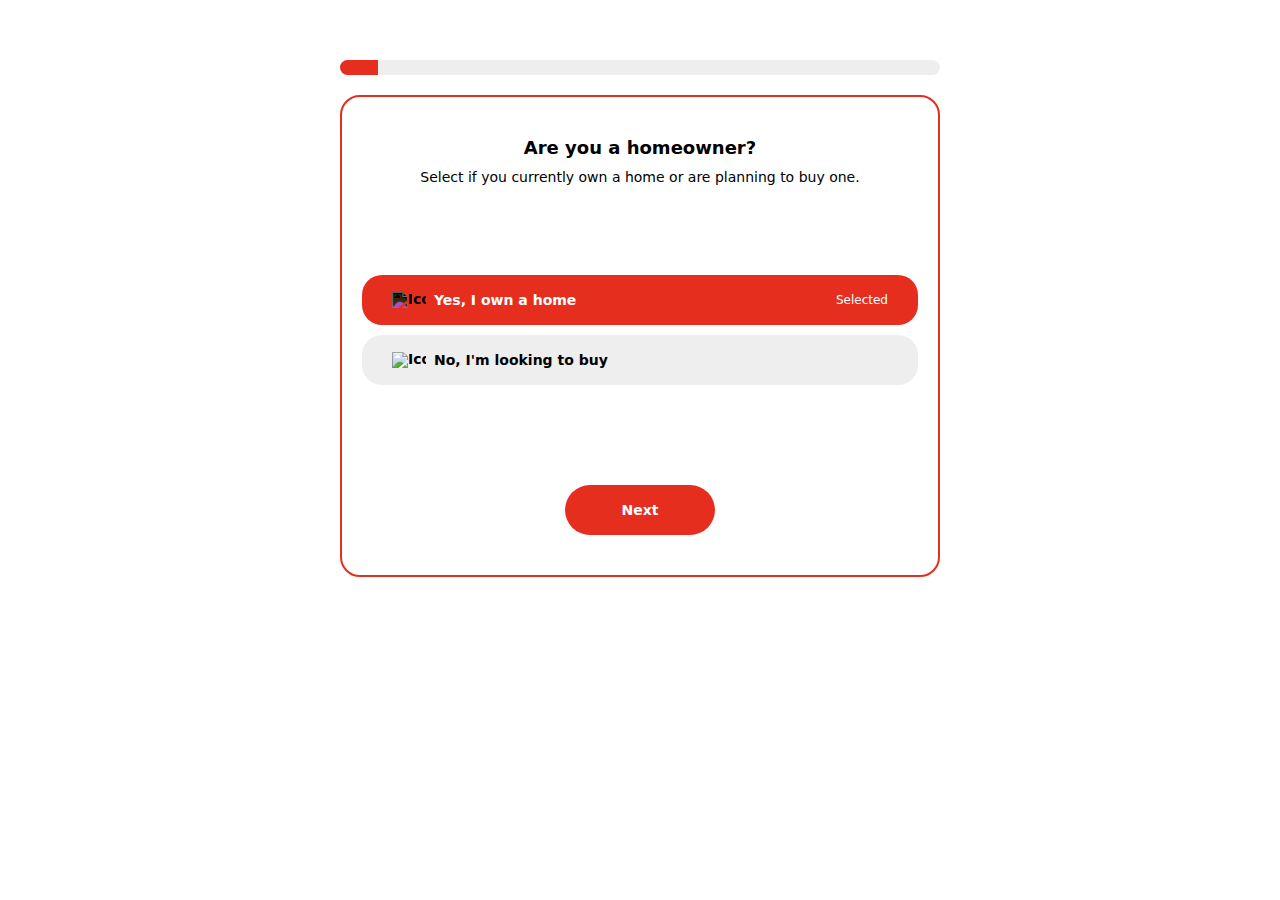
==== v2.html @ 73ffa124 "add new flow and versions" ====
<!DOCTYPE html>
<html lang="en">
<head>
    <meta charset="UTF-8">
    <meta name="viewport" content="width=device-width, initial-scale=1.0">
    <title>Form</title>
    <link rel="stylesheet" href="v2.css">
    <script type="text/javascript" src="https://kit.fontawesome.com/4c9962e02c.js" crossorigin="anonymous"></script>
</head>
<body>
    <form id="form" class="form" action="POST" onsubmit="return false;">
        <div class="progress">
            <div class="bar" id="bar"></div>
        </div>
        <div class="wrapper">
            <div class="question">
                <h3>Are you a homeowner?</h3>
                <p>Select if you currently own a home or are planning to buy one.</p>
                <div class="options">
                    <button type="button" data-value="Yes" class="selected">
                        <img src="https://ratetext9.com/wp-content/uploads/2024/11/icon-yes.png" alt="Icon">
                        Yes, I own a home
                    </button>
                    <button type="button" data-value="No">
                        <img src="https://ratetext9.com/wp-content/uploads/2024/11/icon-no.png" alt="Icon">
                        No, I'm looking to buy
                    </button>
                    <input type="hidden" name="homeowner" value="Yes">
                </div>
            </div>
            <div class="question">
                <h3>Property Type</h3>
                <p>Select the type of your property</p>
                <div class="options">
                    <button type="button" data-value="Single Family" class="selected">
                        <img src="https://ratetext9.com/wp-content/uploads/2024/11/icon-single.png" alt="Icon">
                        Single Family
                    </button>
                    <button type="button" data-value="Multi-Family">
                        <img src="https://ratetext9.com/wp-content/uploads/2024/11/icon-multi.png" alt="Icon">
                        Multi-Family
                    </button>
                    <button type="button" data-value="Condominium">
                        <img src="https://ratetext9.com/wp-content/uploads/2024/11/icon-condo.png" alt="Icon">
                        Condominium
                    </button>
                    <button type="button" data-value="Mobile Home">
                        <img src="https://ratetext9.com/wp-content/uploads/2024/11/icon-mobile.png" alt="Icon">
                        Mobile Home
                    </button>
                    <input type="hidden" name="propertyType" value="Single Family">
                </div>
            </div>
            <div class="question">
                <h3>Property Value</h3>
                <p>Enter the estimated value of your property</p>
                <div class="options">
                    <h2 id="pv">$350,000</h2>
                    <input type="range" min="50000" max="1000000" value="350000" step="10000" oninput="updateRangeValue(this, 'pv', 'propertyValue')">
                    <input type="hidden" name="propertyValue" value="350000">
                </div>
            </div>
            <div class="question">
                <h3>Current Balance</h3>
                <p>Enter your current loan balance</p>
                <div class="options">
                    <h2 id="cb">$250,000</h2>
                    <input type="range" min="10000" max="1000000" value="250000" step="5000" oninput="updateRangeValue(this, 'cb', 'currentBalance')">
                    <input type="hidden" name="currentBalance" value="250000">
                </div>
            </div>
            <div class="question">
                <h3>Cash Out</h3>
                <p>Select the amount you want to cash out</p>
                <div class="options">
                    <h2 id="co">$150,000</h2>
                    <input type="range" min="5000" max="500000" value="150000" step="5000" oninput="updateRangeValue(this, 'co', 'cashOut')">
                    <input type="hidden" name="cashOut" value="150000">
                </div>
            </div>
            <div class="question">
                <h3>Current Interest Rate</h3>
                <p>Enter your current interest rate.</p>
                <div class="options">
                    <h2 id="ir">5%</h2>
                    <input type="range" min="2" max="12" value="5" step="0.25" oninput="updateRangeValue(this, 'ir', 'interestRate')">
                    <input type="hidden" name="interestRate" value="5">
                </div>
            </div>
            <div class="question">
                <h3>Current Rate Type</h3>
                <p>Is your current rate fixed or adjustable?</p>
                <div class="options">
                    <button type="button" data-value="Fixed" class="selected">
                        <img src="icon-chart.png" alt="Icon">
                        Fixed
                    </button>
                    <button type="button" data-value="Variable">
                        <img src="icon-variable.png" alt="Icon">
                        Variable
                    </button>
                    <input type="hidden" name="rateType" value="Fixed">
                </div>
            </div>
            <div class="question">
                <h3>Current Loan Term</h3>
                <p>Select your current loan term</p>
                <div class="options">
                    <button type="button" data-value="30 Years" class="selected">
                        <img src="icon-calendar.png" alt="Icon">
                        30 Years
                    </button>
                    <button type="button" data-value="20 Years">
                        <img src="icon-calendar.png" alt="Icon">
                        20 Years
                    </button>
                    <button type="button" data-value="15 Years">
                        <img src="icon-calendar.png" alt="Icon">
                        15 Years
                    </button>
                    <button type="button" data-value="10 Years">
                        <img src="icon-calendar.png" alt="Icon">
                        10 Years
                    </button>
                    <button type="button" data-value="7 Years">
                        <img src="icon-calendar.png" alt="Icon">
                        7 Years
                    </button>
                    <button type="button" data-value="5 Years">
                        <img src="icon-calendar.png" alt="Icon">
                        5 Years
                    </button>
                    <input type="hidden" name="loanTerm" value="30 Years">
                </div>
            </div>
            <div class="question">
                <h3>Credit Score</h3>
                <p>Rate your credit score</p>
                <div class="options">
                    <button type="button" data-value="Excellent (700 and above)">
                        <img src="https://ratetext9.com/wp-content/uploads/2024/11/icon-excellent.png" alt="Icon">
                        Excellent (+700)
                    </button>
                    <button type="button" data-value="Good (640-699)" class="selected">
                        <img src="https://ratetext9.com/wp-content/uploads/2024/11/icon-good.png" alt="Icon">
                        Good (700-640)
                    </button>
                    <button type="button" data-value="Fair (580-639)">
                        <img src="https://ratetext9.com/wp-content/uploads/2024/11/icon-fair.png" alt="Icon">
                        Fair (640-560)
                    </button>
                    <button type="button" data-value="Poor (579 or less)">
                        <img src="https://ratetext9.com/wp-content/uploads/2024/11/icon-poor.png" alt="Icon">
                        Poor (560)
                    </button>
                    <input type="hidden" name="creditScore" value="Good (640-699)">
                </div>
            </div>
            <div class="question">
                <h3>Loan Type</h3>
                <p>What is your current loan type?</p>
                <div class="options">
                    <button type="button" data-value="Conventional" class="selected">
                        <img src="icon-bank.png" alt="Icon">
                        Conventional
                    </button>
                    <button type="button" data-value="VA">
                        <img src="icon-usa.png" alt="Icon">
                        VA
                    </button>
                    <button type="button" data-value="FHA">
                        <img src="icon-bank.png" alt="Icon">
                        FHA
                    </button>
                    <input type="hidden" name="loanType" value="Conventional">
                </div>
            </div>
            <div class="question">
                <h3>Military Service</h3>
                <p>Military experience in your household?</p>
                <div class="options">
                    <button type="button" data-value="Yes">
                        <img src="https://ratetext9.com/wp-content/uploads/2024/11/icon-usa.png" alt="Icon">
                        Yes
                    </button>
                    <button type="button" data-value="No" class="selected">
                        <img src="https://ratetext9.com/wp-content/uploads/2024/11/icon-no.png" alt="Icon">
                        No
                    </button>
                    <input type="hidden" name="militaryService" value="No">
                </div>
            </div>
            <div class="question">
                <h3>Bankruptcy or Foreclosure</h3>
                <p>Recent bankruptcy or foreclosure?</p>
                <div class="options">
                    <button type="button" data-value="Yes">
                        <img src="icon-yes.png" alt="Icon">
                        Yes
                    </button>
                    <button type="button" data-value="No" class="selected">
                        <img src="icon-no.png" alt="Icon">
                        No
                    </button>
                    <input type="hidden" name="bankruptcy" value="No">
                </div>
            </div>
            <div class="question">
                <h3>Late Payments</h3>
                <p>Do you have any history of late payments?</p>
                <div class="options">
                    <button type="button" data-value="Yes">
                        <img src="icon-yes.png" alt="Icon">
                        Yes
                    </button>
                    <button type="button" data-value="No" class="selected">
                        <img src="icon-no.png" alt="Icon">
                        No
                    </button>
                    <input type="hidden" name="latePayments" value="No">
                </div>
            </div>
            <div class="question">
                <h3>Verified Income</h3>
                <p>Is your income verified and documented?</p>
                <div class="options">
                    <button type="button" data-value="Yes" class="selected">
                        <img src="icon-yes.png" alt="Icon">
                        Yes
                    </button>
                    <button type="button" data-value="No">
                        <img src="icon-no.png" alt="Icon">
                        No
                    </button>
                    <input type="hidden" name="verifiedIncome" value="Yes">
                </div>
            </div>
            <div class="question">
                <h3>Address</h3>
                <p>Enter your full address</p>
                <div class="options">
                    <img id="googleStreetViewSrc" class="house" src="https://ratetext9.com/wp-content/uploads/2024/12/placeholder.png"/>
                    <input type="text" id="address" name="address" placeholder="Enter Your Address" autocomplete="address-level1">
                    <input type="text" id="zip" name="ZIP" placeholder="Enter Your ZIP">
                </div>
            </div>       
            <div class="question">
                <h3>Contact Information</h3>
                <p>Complete this final step to see your results</p>
                <div class="final">
                    <div class="field">
                        <label for="first">First Name</label>
                        <i class="fa-regular fa-user" aria-hidden="true"></i>
                        <input type="text" id="first" name="first" placeholder="Enter First Name" autocomplete="name">
                    </div>
                    <div class="field">
                        <label for="last">Last Name</label>
                        <i class="fa-regular fa-user" aria-hidden="true"></i>
                        <input type="text" id="last" name="last" placeholder="Enter Last Name" autocomplete="family-name">
                    </div>
                    <div class="field error">
                        <label for="email">Email Address</label>
                        <i class="fa-regular fa-envelope" aria-hidden="true"></i>
                        <input type="text" id="email" name="email" placeholder="Enter Email Address" autocomplete="email">
                    </div>
                    <div class="field">
                        <label for="phone">Phone Number</label>
                        <i class="fa-regular fa-phone" aria-hidden="true"></i>
                        <input type="text" id="phone" maxlength="10" name="phone" placeholder="Enter Phone Number" autocomplete="tel">
                    </div>
                </div>
                <span ng-if="!params || !params.co || params.co==0">
                    <input type="hidden" id="leadid_tcpa_disclosure">
                    <label for="leadid_tcpa_disclosure">I agree to the <a target="_blank" href="terms.html">Terms of Service</a> and <a target="_blank" href="privacy.html">Privacy Policy</a> and authorize up to <a target="_blank" href="partners.html">4 solar energy companies</a>, their contractors and partners to contact me with offers about solar product or service by telephone calls, emails, artificial voice, and pre-recorded/text messages, using an automated telephone technology, to the number and email I provided above, even if my number is a mobile number or is currently listed on any state, federal or corporate <strong>Do Not Call List</strong>. I understand that my consent here is not a condition of purchase of any goods or services. Message and data rates may apply. California Notice. Text <strong>HELP</strong> for help, text <strong>STOP</strong> to cancel.</label>
                </span>
            </div>
            <div class="actions">
                <button type="button" class="filled" id="next">Next</button>
                <button type="button" class="simple" id="back"><i class="fa-solid fa-chevron-left"></i> Back</button>
            </div>
        </div>
    </form>
</body>
<script>
    document.querySelectorAll('.options button').forEach(button => {
        button.addEventListener('click', function () {
            const parent = this.closest('.options');
            parent.querySelectorAll('button').forEach(btn => btn.classList.remove('selected'));
            this.classList.add('selected');
            const hiddenInput = parent.querySelector('input[type="hidden"]');
            if (hiddenInput) hiddenInput.value = this.dataset.value;
        });
    });

    function updateRangeValue(rangeInput, displayId, hiddenInputName) {
        const display = document.getElementById(displayId);
        const hiddenInput = document.querySelector(`input[name="${hiddenInputName}"]`);
        const isPercentage = displayId === 'ir';
        if (display) display.innerText = isPercentage ? rangeInput.value + '%' : '$' + Number(rangeInput.value).toLocaleString();
        if (hiddenInput) hiddenInput.value = rangeInput.value;
    }

    var current = 0;
    show(current);

    function show(n) {
        var tabs = document.getElementsByClassName("question");
        tabs[n].style.display = "flex";
        document.getElementById("back").style.display = n == 0 ? "none" : "flex";
        document.getElementById("next").innerHTML = n == tabs.length - 1 ? "Submit & View Rates" : "Next";
        update(n, tabs.length);
    }

    function move(n) {
        var tabs = document.getElementsByClassName("question");
        tabs[current].style.display = "none";
        current += n;
        if (current >= tabs.length) {
            document.getElementById("form").submit();
            return false;
        }
        show(current);
    }

    function update(step, total) {
        var progress = ((step + 1) / total) * 100;
        document.getElementById("bar").style.width = progress + "%";
    }

    document.getElementById("back").addEventListener("click", function () {
        move(-1);
    });

    document.getElementById("next").addEventListener("click", function () {
        move(1);
    });
</script>
</html>
---- v2.css ----
@charset "utf-8";

body {
    display: flex;
    justify-content: center;
    padding: 60px 0;
}

/* COPY FROM HERE */

.form {
    font-family: system-ui, -apple-system, sans-serif;
    font-style: normal;
    display: flex;
    align-items: stretch;
    flex-direction: column;
    gap: 20px;
    width: 600px;
}

*,
*::after,
*::before {
    padding: 0;
    margin: 0;
    box-sizing: border-box;
    -webkit-box-sizing: border-box;
}

.form button {
    font-family: system-ui, -apple-system, sans-serif;
    border: 0;
    cursor: pointer;
    appearance: none;
    -webkit-appearance: none;
    box-shadow: none;
}

.form input {
    font-family: system-ui, -apple-system, sans-serif;
    outline: 0;
    appearance: none;
    -moz-appearance: none;
    -webkit-appearance: none;
}

.form a {
    outline: 0;
    color: inherit;
    text-decoration: underline;
}

.form h2 {
    font-size: 48px;
    font-weight: 600;
    line-height: 1.5;
    color: #e62e1f;
}

.form h3 {
    font-size: 18px;
    font-weight: 600;
    line-height: 1.2;
}

.form p {
    font-size: 14px;
    font-weight: 400;
    line-height: 1.2;
}

.form span,
.form span label {
    font-size: 10px;
    font-weight: 300;
    line-height: 1.5;
}

.form label {
    font-size: 12px;
    font-weight: 400;
    line-height: 1;
}

.form .field label::after {
    content: "*";
    color: #e62e1f;
}

.form strong {
    font-weight: 600;
}

.progress {
    display: flex;
    align-items: center;
    justify-content: flex-start;
    height: 15px;
    overflow: hidden;
    background: #eee;
    border-radius: 8px;
}

.bar {
    display: block;
    width: auto;
    height: 100%;
    background-color: #e62e1f;
    transition: all .3s ease;
}

.wrapper {
    display: flex;
    align-items: stretch;
    flex-direction: column;
    gap: 40px;
    padding: 40px 20px;
    border-radius: 20px;
    border: 2px solid #e62e1f;
}

.question {
    display: none;
    align-items: stretch;
    flex-direction: column;
    gap: 10px;
    text-align: center;
}

.question span {
    text-align: justify;
}

.options {
    display: flex;
    align-items: center;
    justify-content: center;
    flex-direction: column;
    min-height: 230px;
    gap: 10px;
    margin-top: 20px;
}

.options input[type=text] {
    display: block;
    width: 100%;
    height: 45px;
    color: inherit;
    font-size: 16px;
    font-weight: 500;
    line-height: 1;
    padding: 0 20px;
    border-radius: 20px;
    border-width: 2px;
    border-style: solid;
    border-color: #ddd;
    background: transparent;
    text-align: center;
}

.options input[type=text]::placeholder {
    color: rgba(0,0,0,0.3);
}

.options input[type=range] {
    -webkit-appearance: none;
    width: 80%;
    height: 4px;
    background: #ddd;
    border-radius: 4px;
    outline: none;
}

.options input[type=range]::-webkit-slider-thumb {
    -webkit-appearance: none;
    appearance: none;
    width: 16px;
    height: 16px;
    background: #e62e1f;
    border-radius: 50%;
    cursor: pointer;
}

.options input[type=range]::-moz-range-thumb {
    width: 16px;
    height: 16px;
    background: #e62e1f;
    border-radius: 50%;
    cursor: pointer;
}

.options input[type=range]::-ms-thumb {
    width: 16px;
    height: 16px;
    background: #e62e1f;
    border-radius: 50%;
    cursor: pointer;
}

.options button {
    display: flex;
    align-items: center;
    justify-content: flex-start;
    gap: 8px;
    width: 100%;
    height: 50px;
    color: #000;
    font-size: 14px;
    font-weight: 600;
    line-height: 1;
    border-radius: 20px;
    padding: 0 30px;
    overflow: hidden;
    white-space: nowrap;
    background: #eee;
    transition: all .3s ease;
    user-select: none;
    -webkit-user-select: none;
}

.options button:hover {
    background: #ddd;
}

.options button.selected::after {
    content: "Selected";
    font-size: 12px;
    font-weight: 400;
    margin-left: auto;
}

.options button.selected {
    background-color: #e62e1f;
    color: #fff;
}

.options button.selected img {
    filter: invert(100%);
}

.options button img {
    width: 34px;
    height: auto;
}

.options .house {
    width: 100%;
    height: auto;
    border-radius: 16px;
    border: 2px solid #ddd;
}

.actions {
    display: flex;
    align-items: center;
    flex-direction: column;
    gap: 20px;
    user-select: none;
    -webkit-user-select: none;
}

.actions .simple {
    align-items: center;
    gap: 4px;
    color: #999;
    font-size: 12px;
    font-weight: 600;
    line-height: 1;
    background: transparent;
}

.actions .filled {
    display: flex;
    align-items: center;
    justify-content: center;
    gap: 4px;
    color: #fff;
    font-size: 14px;
    font-weight: 600;
    line-height: 1;
    min-width: 150px;
    height: 50px;
    border-radius: 999px;
    padding: 0 30px;
    background-color: #e62e1f;
}

.actions .filled:disabled {
    color: #ccc;
    background: #eee;
}

.final {
    display: flex;
    align-items: stretch;
    flex-direction: column;
    gap: 20px;
    margin-top: 20px;
    margin-bottom: 10px;
}

.field {
    position: relative;
    display: flex;
    align-items: flex-start;
    flex-direction: column;
    gap: 8px;
}

.field.error input {
    color: #e62e1f;
    border-color: #e62e1f;
}

.field.error input:focus {
    border-color: #e62e1f;
    background: #fff;
}

.field.error i,
.field.error label,
.field.error input::placeholder {
    color: #e62e1f;
}

.field i {
    position: absolute;
    display: flex;
    align-items: center;
    bottom: 0;
    right: 15px;
    color: #999;
    font-size: 18px;
    width: auto;
    height: 45px;
}

.field input {
    display: block;
    width: 100%;
    height: 45px;
    color: inherit;
    font-size: 16px;
    font-weight: 500;
    line-height: 1;
    padding: 0 20px;
    border-radius: 20px;
    border-width: 1px;
    border-style: solid;
    border-color: #999;
    background: #fff;
}

.field input:focus {
    border-color: #999;
    background: #fff;
}

.field input::placeholder {
    color: rgba(0,0,0,0.3);
}

@media only screen and (max-width: 600px) {
    body {  
        padding-left: 24px;
        padding-right: 24px;
    }

    .form {
        width: 100%;
    }
}
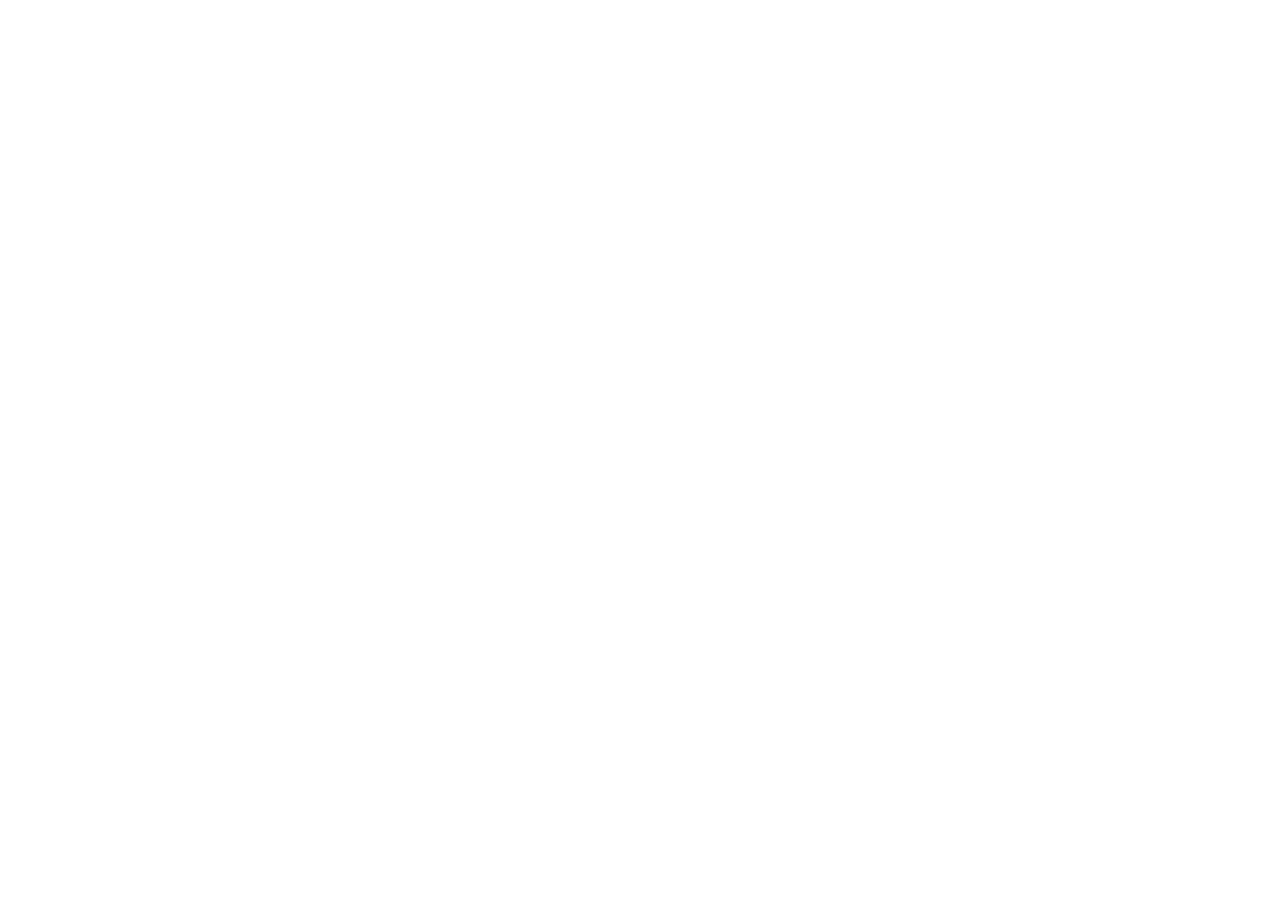
==== commit 6f929748: "add loan term slider" ====
--- a/v2.html
+++ b/v2.html
@@ -12,6 +12,10 @@
         <div class="progress">
             <div class="bar" id="bar"></div>
         </div>
+        <div class="heading">
+            <img src="https://placehold.co/120x60" alt="Brand">
+            <img src="https://placehold.co/60x60" alt="Brand">
+        </div>
         <div class="wrapper">
             <div class="question">
                 <h3>Are you a homeowner?</h3>
@@ -106,30 +110,8 @@
                 <h3>Current Loan Term</h3>
                 <p>Select your current loan term</p>
                 <div class="options">
-                    <button type="button" data-value="30 Years" class="selected">
-                        <img src="icon-calendar.png" alt="Icon">
-                        30 Years
-                    </button>
-                    <button type="button" data-value="20 Years">
-                        <img src="icon-calendar.png" alt="Icon">
-                        20 Years
-                    </button>
-                    <button type="button" data-value="15 Years">
-                        <img src="icon-calendar.png" alt="Icon">
-                        15 Years
-                    </button>
-                    <button type="button" data-value="10 Years">
-                        <img src="icon-calendar.png" alt="Icon">
-                        10 Years
-                    </button>
-                    <button type="button" data-value="7 Years">
-                        <img src="icon-calendar.png" alt="Icon">
-                        7 Years
-                    </button>
-                    <button type="button" data-value="5 Years">
-                        <img src="icon-calendar.png" alt="Icon">
-                        5 Years
-                    </button>
+                    <h2 id="lt">30 Years</h2>
+                    <input type="range" min="5" max="30" value="30" step="1" oninput="updateRangeValue(this, 'lt', 'loanTerm')">
                     <input type="hidden" name="loanTerm" value="30 Years">
                 </div>
             </div>
@@ -239,7 +221,6 @@
                 <h3>Address</h3>
                 <p>Enter your full address</p>
                 <div class="options">
-                    <img id="googleStreetViewSrc" class="house" src="https://ratetext9.com/wp-content/uploads/2024/12/placeholder.png"/>
                     <input type="text" id="address" name="address" placeholder="Enter Your Address" autocomplete="address-level1">
                     <input type="text" id="zip" name="ZIP" placeholder="Enter Your ZIP">
                 </div>
@@ -274,10 +255,10 @@
                     <label for="leadid_tcpa_disclosure">I agree to the <a target="_blank" href="terms.html">Terms of Service</a> and <a target="_blank" href="privacy.html">Privacy Policy</a> and authorize up to <a target="_blank" href="partners.html">4 solar energy companies</a>, their contractors and partners to contact me with offers about solar product or service by telephone calls, emails, artificial voice, and pre-recorded/text messages, using an automated telephone technology, to the number and email I provided above, even if my number is a mobile number or is currently listed on any state, federal or corporate <strong>Do Not Call List</strong>. I understand that my consent here is not a condition of purchase of any goods or services. Message and data rates may apply. California Notice. Text <strong>HELP</strong> for help, text <strong>STOP</strong> to cancel.</label>
                 </span>
             </div>
-            <div class="actions">
-                <button type="button" class="filled" id="next">Next</button>
-                <button type="button" class="simple" id="back"><i class="fa-solid fa-chevron-left"></i> Back</button>
-            </div>
+        </div>
+        <div class="actions">
+            <button type="button" class="outline" id="back"><i class="fa-solid fa-chevron-left"></i> Back</button>
+            <button type="button" id="next">Next</button>
         </div>
     </form>
 </body>
@@ -295,9 +276,23 @@
     function updateRangeValue(rangeInput, displayId, hiddenInputName) {
         const display = document.getElementById(displayId);
         const hiddenInput = document.querySelector(`input[name="${hiddenInputName}"]`);
+        
         const isPercentage = displayId === 'ir';
-        if (display) display.innerText = isPercentage ? rangeInput.value + '%' : '$' + Number(rangeInput.value).toLocaleString();
-        if (hiddenInput) hiddenInput.value = rangeInput.value;
+        const isYears = displayId === 'lt';
+        
+        if (display) {
+            if (isPercentage) {
+                display.innerText = rangeInput.value + '%';
+            } else if (isYears) {
+                display.innerText = rangeInput.value + ' Years';
+            } else {
+                display.innerText = '$' + Number(rangeInput.value).toLocaleString();
+            }
+        }
+        
+        if (hiddenInput) {
+            hiddenInput.value = rangeInput.value + (isYears ? ' Years' : '');
+        }
     }
 
     var current = 0;
--- a/v2.css
+++ b/v2.css
@@ -11,11 +11,34 @@
 .form {
     font-family: system-ui, -apple-system, sans-serif;
     font-style: normal;
+    position: relative;
     display: flex;
     align-items: stretch;
-    flex-direction: column;
+    justify-content: space-between;
+    flex-direction: column;
+    width: 600px;
+    height: 650px;
     gap: 20px;
-    width: 600px;
+    opacity: 0;
+    padding: 40px;
+    background: #fff;
+    border-radius: 0 0 5px;
+    animation: up .5s forwards;
+    animation-delay: 1s;
+    transform: translate(0, 30px);
+    border: 2px solid #e62e1f;
+}
+
+@keyframes up {
+    from {
+        opacity: 0;
+        transform: translate(0,30px);
+    }
+
+    to {
+        opacity: 1;
+        transform: translate(0,0);
+    }
 }
 
 *,
@@ -92,31 +115,38 @@
 }
 
 .progress {
+    position: absolute;
+    top: 0;
+    left: 0;
     display: flex;
     align-items: center;
     justify-content: flex-start;
-    height: 15px;
+    width: 100%;
+    height: 10px;
     overflow: hidden;
-    background: #eee;
-    border-radius: 8px;
+    background-color: rgb(255, 205, 210);
 }
 
 .bar {
     display: block;
     width: auto;
     height: 100%;
-    background-color: #e62e1f;
+    background-color: #f44336;
     transition: all .3s ease;
 }
 
+.heading {
+    display: flex;
+    align-items: center;
+    justify-content: space-between;
+}
+
 .wrapper {
     display: flex;
     align-items: stretch;
     flex-direction: column;
+    width: 100%;
     gap: 40px;
-    padding: 40px 20px;
-    border-radius: 20px;
-    border: 2px solid #e62e1f;
 }
 
 .question {
@@ -243,51 +273,45 @@
     height: auto;
 }
 
-.options .house {
-    width: 100%;
-    height: auto;
-    border-radius: 16px;
-    border: 2px solid #ddd;
-}
-
 .actions {
     display: flex;
     align-items: center;
-    flex-direction: column;
+    justify-content: flex-end;
     gap: 20px;
     user-select: none;
     -webkit-user-select: none;
 }
 
-.actions .simple {
-    align-items: center;
-    gap: 4px;
-    color: #999;
-    font-size: 12px;
-    font-weight: 600;
-    line-height: 1;
-    background: transparent;
-}
-
-.actions .filled {
+.actions button {
     display: flex;
     align-items: center;
     justify-content: center;
     gap: 4px;
     color: #fff;
     font-size: 14px;
-    font-weight: 600;
+    font-weight: 700;
     line-height: 1;
     min-width: 150px;
-    height: 50px;
-    border-radius: 999px;
-    padding: 0 30px;
+    height: 40px;
+    border-width: 2px;
+    border-style: solid;
+    border-color: #e62e1f;
+    border-radius: 5px;
+    padding: 0;
     background-color: #e62e1f;
 }
 
-.actions .filled:disabled {
+.actions button:disabled {
     color: #ccc;
     background: #eee;
+    border-color: #ccc;
+}
+
+.actions button.outline {
+    color: #e62e1f;
+    background: transparent;
+    border-color: #e62e1f;
+    margin-right: auto;
 }
 
 .final {
